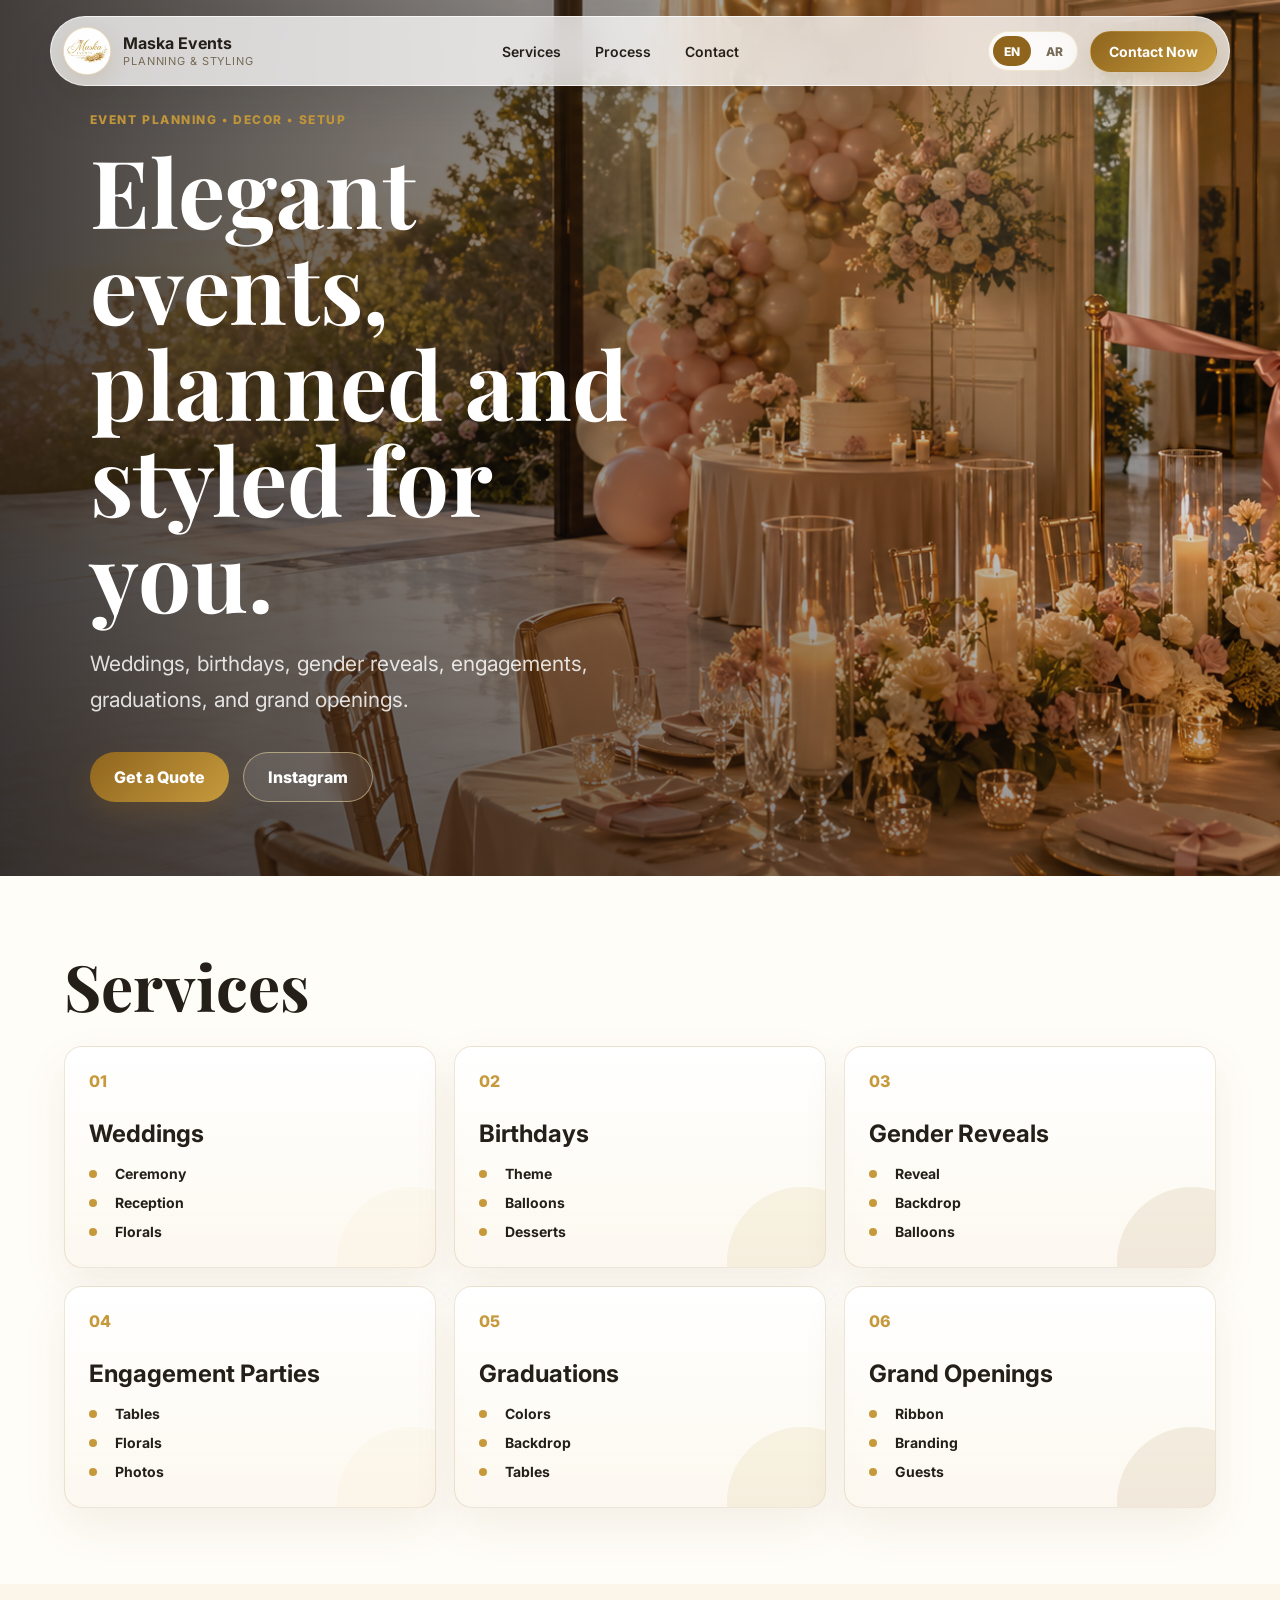
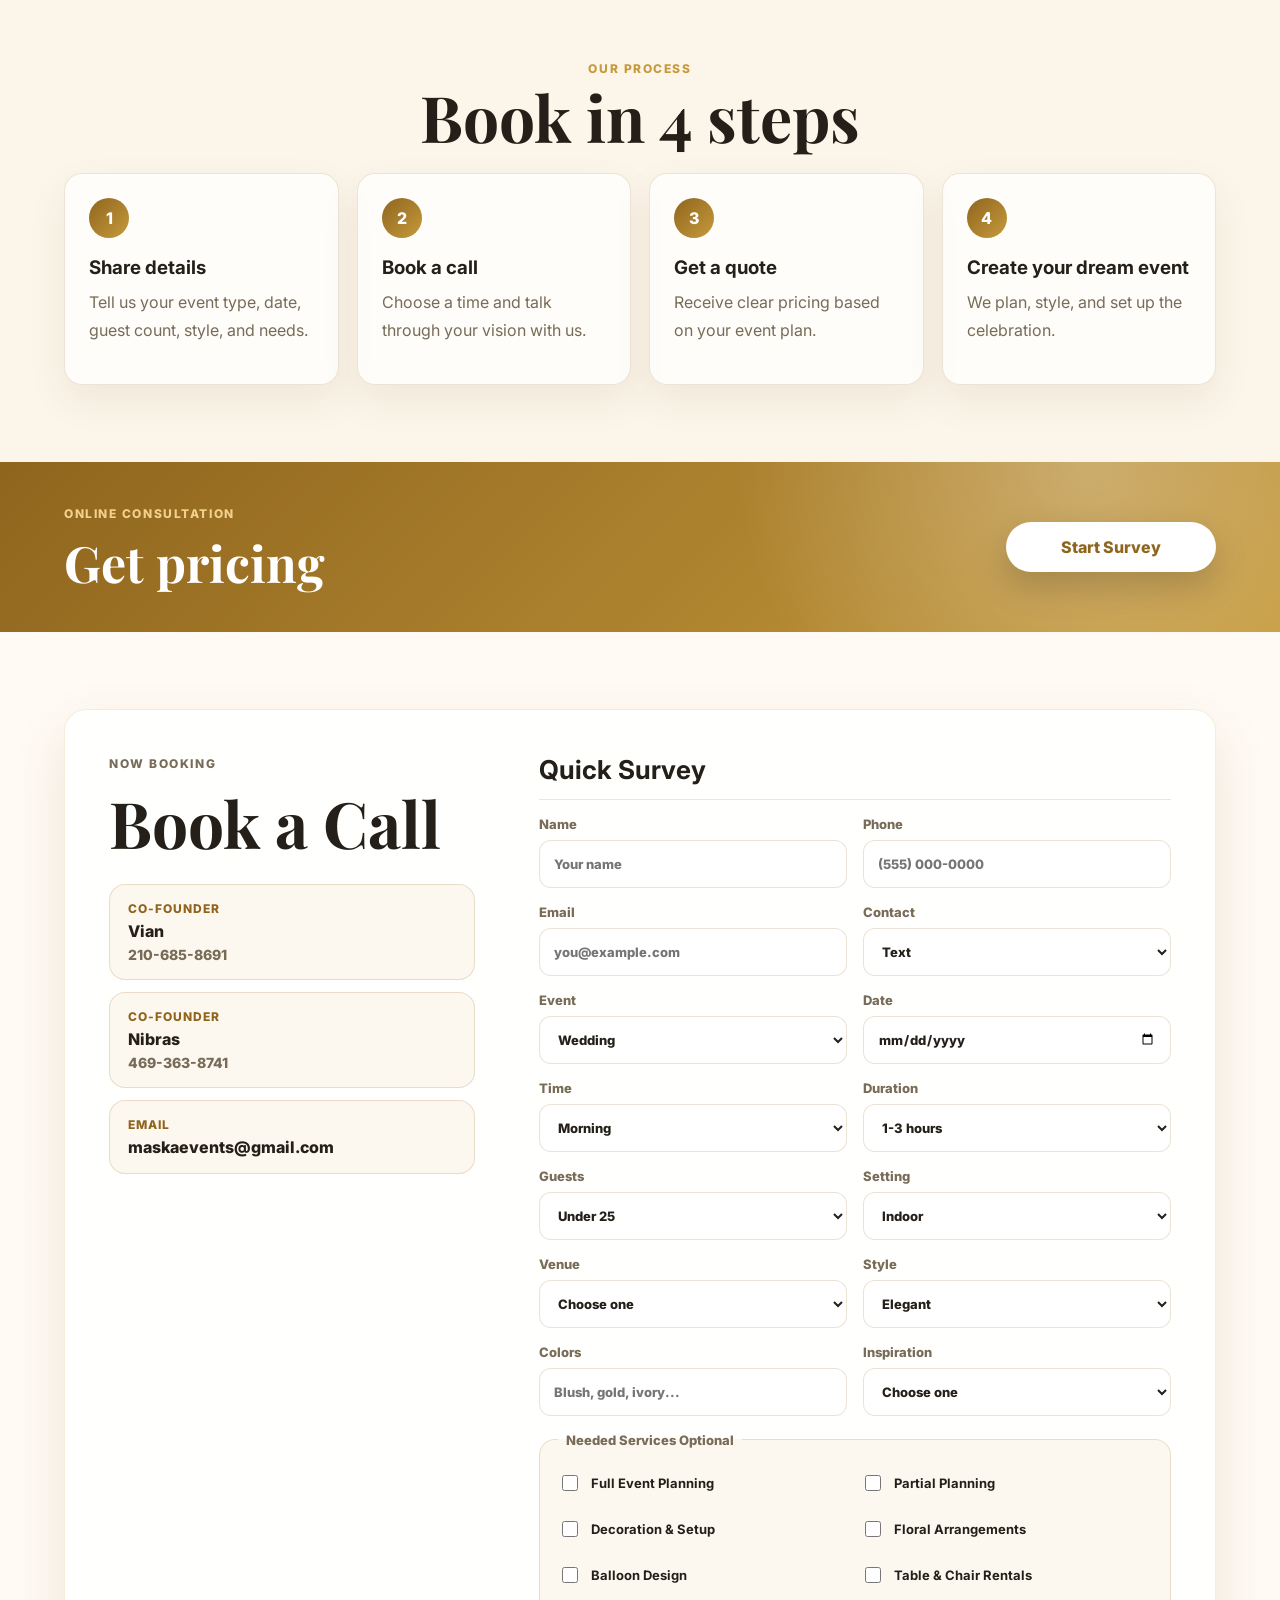
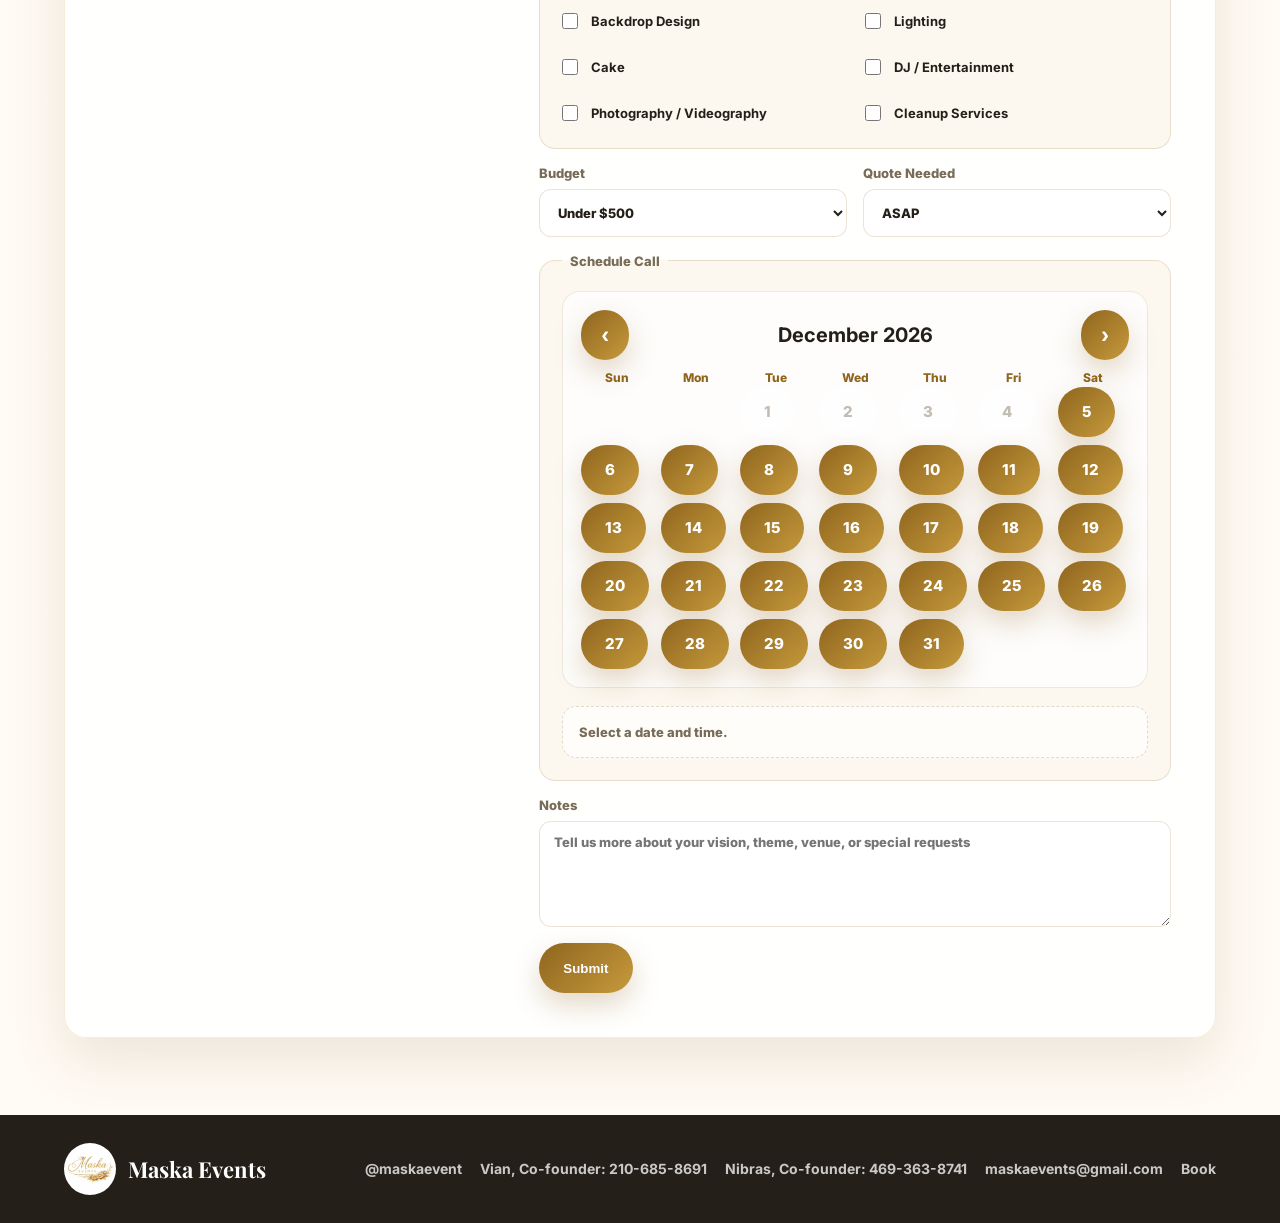
==== index.html @ 091a8d14 "Add files via upload" ====
<!doctype html>
<html lang="en">
  <head>
    <meta charset="UTF-8" />
    <meta name="viewport" content="width=device-width, initial-scale=1.0" />
    <title>Maska Event | Event Planning & Styling</title>
    <meta
      name="description"
      content="Maska Event plans and styles weddings, birthdays, gender reveals, engagement parties, graduations, and grand openings."
    />
    <link rel="preconnect" href="https://fonts.googleapis.com" />
    <link rel="preconnect" href="https://fonts.gstatic.com" crossorigin />
    <link
      href="https://fonts.googleapis.com/css2?family=Inter:wght@400;500;600;700;800&family=Playfair+Display:wght@600;700&display=swap"
      rel="stylesheet"
    />
    <link rel="stylesheet" href="styles.css" />
  </head>
  <body>
    <header class="site-header">
      <a class="brand" href="#top" aria-label="Maska Event home">
        <span class="brand-logo">
          <img src="assets/maska-logo.jpg" alt="Maska Events logo" />
        </span>
        <span>
          <strong>Maska Events</strong>
          <small>Planning & Styling</small>
        </span>
      </a>

      <nav class="main-nav" aria-label="Main navigation">
        <a href="#services">Services</a>
        <a href="#process">Process</a>
        <a href="#contact">Contact</a>
      </nav>

      <div class="header-tools">
        <div class="language-toggle" aria-label="Language switcher">
          <button class="active" type="button" data-language="en">EN</button>
          <button type="button" data-language="ar">AR</button>
        </div>
        <a class="header-action" href="#contact">Contact Now</a>
      </div>
    </header>

    <main id="top">
      <section class="hero" aria-label="Maska Event introduction">
        <img src="assets/hero-event.png" alt="Elegant event table styling with florals, candles, and celebration decor" />
        <div class="hero-overlay"></div>
        <div class="hero-content">
          <p class="eyebrow">Event planning • decor • setup</p>
          <h1>Elegant events, planned and styled for you.</h1>
          <p class="hero-copy">
            Weddings, birthdays, gender reveals, engagements, graduations, and grand openings.
          </p>
          <div class="hero-actions">
            <a class="primary-button" href="#contact">Get a Quote</a>
            <a class="secondary-button" href="https://www.instagram.com/maskaevent/" target="_blank" rel="noreferrer">
              Instagram
            </a>
          </div>
        </div>
      </section>

      <section class="section services-section" id="services">
        <div class="section-heading">
          <h2>Services</h2>
        </div>

        <div class="service-grid">
          <article class="service-card wedding">
            <span>01</span>
            <h3>Weddings</h3>
            <ul>
              <li>Ceremony</li>
              <li>Reception</li>
              <li>Florals</li>
            </ul>
          </article>
          <article class="service-card birthday">
            <span>02</span>
            <h3>Birthdays</h3>
            <ul>
              <li>Theme</li>
              <li>Balloons</li>
              <li>Desserts</li>
            </ul>
          </article>
          <article class="service-card reveal">
            <span>03</span>
            <h3>Gender Reveals</h3>
            <ul>
              <li>Reveal</li>
              <li>Backdrop</li>
              <li>Balloons</li>
            </ul>
          </article>
          <article class="service-card engagement">
            <span>04</span>
            <h3>Engagement Parties</h3>
            <ul>
              <li>Tables</li>
              <li>Florals</li>
              <li>Photos</li>
            </ul>
          </article>
          <article class="service-card graduation">
            <span>05</span>
            <h3>Graduations</h3>
            <ul>
              <li>Colors</li>
              <li>Backdrop</li>
              <li>Tables</li>
            </ul>
          </article>
          <article class="service-card opening">
            <span>06</span>
            <h3>Grand Openings</h3>
            <ul>
              <li>Ribbon</li>
              <li>Branding</li>
              <li>Guests</li>
            </ul>
          </article>
        </div>
      </section>

      <section class="section process-section" id="process">
        <div class="section-heading compact">
          <p class="eyebrow">Our process</p>
          <h2>Book in 4 steps</h2>
        </div>
        <div class="process-grid">
          <div>
            <span>1</span>
            <h3>Share details</h3>
            <p>Tell us your event type, date, guest count, style, and needs.</p>
          </div>
          <div>
            <span>2</span>
            <h3>Book a call</h3>
            <p>Choose a time and talk through your vision with us.</p>
          </div>
          <div>
            <span>3</span>
            <h3>Get a quote</h3>
            <p>Receive clear pricing based on your event plan.</p>
          </div>
          <div>
            <span>4</span>
            <h3>Create your dream event</h3>
            <p>We plan, style, and set up the celebration.</p>
          </div>
        </div>
      </section>

      <section class="booking-cta" aria-label="Online consultation booking">
        <div>
          <p class="eyebrow">Online consultation</p>
          <h2>Get pricing</h2>
        </div>
        <a class="primary-button" href="#screening-survey">Start Survey</a>
      </section>

      <section class="contact-section" id="contact">
        <div class="contact-card">
          <div>
            <p class="eyebrow">Now booking</p>
            <h2>Book a Call</h2>
            <div class="contact-actions" aria-label="Direct contact information">
              <a href="tel:2106858691">
                <span>Co-founder</span>
                Vian
                <small>210-685-8691</small>
              </a>
              <a href="tel:4693638741">
                <span>Co-founder</span>
                Nibras
                <small>469-363-8741</small>
              </a>
              <a href="mailto:maskaevents@gmail.com">
                <span>Email</span>
                maskaevents@gmail.com
              </a>
            </div>
          </div>
          <form
            class="inquiry-form screening-survey"
            id="inquiry-form"
            action="https://formsubmit.co/maskaevents@gmail.com"
            method="POST"
            enctype="multipart/form-data"
          >
            <input type="hidden" name="_subject" value="New Maska Events Inquiry" />
            <input type="hidden" name="_template" value="table" />
            <input type="hidden" name="_captcha" value="false" />
            <input type="hidden" name="_next" id="next-url" value="thank-you.html" />
            <div class="form-heading" id="screening-survey">
              <h3>Quick Survey</h3>
            </div>
            <label>
              Name
              <input type="text" name="name" placeholder="Your name" required />
            </label>
            <label>
              Phone
              <input type="tel" name="phone" placeholder="(555) 000-0000" required />
            </label>
            <label>
              Email
              <input type="email" name="email" placeholder="you@example.com" required />
            </label>
            <label>
              Contact
              <select name="preferred-contact">
                <option>Text</option>
                <option>Phone</option>
                <option>Email</option>
              </select>
            </label>
            <label>
              Event
              <select name="event-type">
                <option>Wedding</option>
                <option>Birthday</option>
                <option>Gender Reveal</option>
                <option>Engagement Party</option>
                <option>Graduation</option>
                <option>Grand Opening</option>
                <option>Baby Shower</option>
                <option>Corporate Event</option>
                <option>Private Party</option>
                <option>Other</option>
              </select>
            </label>
            <label>
              Date
              <input type="date" name="date" required />
            </label>
            <label>
              Time
              <select name="event-time">
                <option>Morning</option>
                <option>Afternoon</option>
                <option>Evening</option>
              </select>
            </label>
            <label>
              Duration
              <select name="duration">
                <option>1-3 hours</option>
                <option>4-6 hours</option>
                <option>Full day</option>
              </select>
            </label>
            <label>
              Guests
              <select name="guest-count">
                <option>Under 25</option>
                <option>25-50</option>
                <option>50-100</option>
                <option>100-200</option>
                <option>200+</option>
              </select>
            </label>
            <label>
              Setting
              <select name="setting">
                <option>Indoor</option>
                <option>Outdoor</option>
                <option>Both</option>
              </select>
            </label>
            <label>
              Venue
              <select name="venue-status" required>
                <option value="" selected disabled>Choose one</option>
                <option value="Yes, I have a venue/place">Yes, I have a venue/place</option>
                <option value="No, I need help finding one">No, I need help finding one</option>
              </select>
            </label>
            <label class="conditional-field" data-condition-field="venue-status" data-condition-value="Yes, I have a venue/place">
              Venue Address
              <input type="text" name="venue-address" placeholder="Venue name or address" />
            </label>
            <label>
              Style
              <select name="style-theme">
                <option>Elegant</option>
                <option>Modern</option>
                <option>Rustic</option>
                <option>Luxury</option>
                <option>Minimalist</option>
                <option>Cultural / Traditional</option>
                <option>Custom Theme</option>
              </select>
            </label>
            <label>
              Colors
              <input type="text" name="colors" placeholder="Blush, gold, ivory..." />
            </label>
            <label>
              Inspiration
              <select name="inspiration" required>
                <option value="" selected disabled>Choose one</option>
                <option value="Yes, I will share them">Yes, I will share them</option>
                <option value="No">No</option>
                <option value="I need help finding inspiration">I need help finding inspiration</option>
              </select>
            </label>
            <label class="file-field conditional-field" data-condition-field="inspiration" data-condition-value="Yes, I will share them">
              Inspiration Images
              <input type="file" name="inspiration-images" accept="image/*" multiple />
              <span>Upload mood boards, color ideas, backdrops, or decor inspiration.</span>
            </label>
            <fieldset class="checkbox-group">
              <legend>Needed Services Optional</legend>
              <label><input type="checkbox" name="services" value="Full Event Planning" /> Full Event Planning</label>
              <label><input type="checkbox" name="services" value="Partial Planning" /> Partial Planning</label>
              <label><input type="checkbox" name="services" value="Decoration & Setup" /> Decoration & Setup</label>
              <label><input type="checkbox" name="services" value="Floral Arrangements" /> Floral Arrangements</label>
              <label><input type="checkbox" name="services" value="Balloon Design" /> Balloon Design</label>
              <label><input type="checkbox" name="services" value="Table & Chair Rentals" /> Table & Chair Rentals</label>
              <label><input type="checkbox" name="services" value="Backdrop Design" /> Backdrop Design</label>
              <label><input type="checkbox" name="services" value="Lighting" /> Lighting</label>
              <label><input type="checkbox" name="services" value="Cake" /> Cake</label>
              <label><input type="checkbox" name="services" value="DJ / Entertainment" /> DJ / Entertainment</label>
              <label><input type="checkbox" name="services" value="Photography / Videography" /> Photography / Videography</label>
              <label><input type="checkbox" name="services" value="Cleanup Services" /> Cleanup Services</label>
            </fieldset>
            <label>
              Budget
              <select name="budget">
                <option>Under $500</option>
                <option>Under $1,000</option>
                <option>$1,000 - $3,000</option>
                <option>$3,000 - $7,000</option>
                <option>$7,000 - $15,000</option>
                <option>$15,000+</option>
              </select>
            </label>
            <label>
              Quote Needed
              <select name="quote-timing">
                <option>ASAP</option>
                <option>Within 2-3 days</option>
                <option>Within a week</option>
              </select>
            </label>
            <fieldset class="scheduler" id="scheduler">
              <legend>Schedule Call</legend>
              <div class="scheduler-layout">
                <div class="calendar-panel">
                  <div class="scheduler-header">
                    <button type="button" class="calendar-nav" id="prev-month" aria-label="Previous month">‹</button>
                    <strong id="calendar-month"></strong>
                    <button type="button" class="calendar-nav" id="next-month" aria-label="Next month">›</button>
                  </div>
                  <div class="calendar-weekdays" aria-hidden="true">
                    <span>Sun</span>
                    <span>Mon</span>
                    <span>Tue</span>
                    <span>Wed</span>
                    <span>Thu</span>
                    <span>Fri</span>
                    <span>Sat</span>
                  </div>
                  <div class="calendar-grid" id="calendar-grid"></div>
                </div>
                <div class="availability-panel hidden" id="availability-panel">
                  <span>Available Times</span>
                  <strong id="selected-date-label">Select a date</strong>
                  <div class="time-slots" id="time-slots" aria-label="Available call times"></div>
                </div>
              </div>
              <input type="hidden" name="appointment-date" id="appointment-date" />
              <input type="hidden" name="appointment-time" id="appointment-time" />
              <p class="scheduler-status" id="scheduler-status">Select a date and time.</p>
            </fieldset>
            <label>
              Notes
              <textarea name="details" rows="5" placeholder="Tell us more about your vision, theme, venue, or special requests"></textarea>
            </label>
            <button type="submit">Submit</button>
            <p class="form-status" id="form-status" role="status" aria-live="polite"></p>
          </form>
        </div>
      </section>
    </main>

    <footer class="site-footer">
      <a class="footer-brand" href="#top" aria-label="Maska Events home">
        <img src="assets/maska-logo.jpg" alt="Maska Events logo" />
        <span>Maska Events</span>
      </a>
      <div>
        <a href="https://www.instagram.com/maskaevent/" target="_blank" rel="noreferrer">@maskaevent</a>
        <a href="tel:2106858691">Vian, Co-founder: 210-685-8691</a>
        <a href="tel:4693638741">Nibras, Co-founder: 469-363-8741</a>
        <a href="mailto:maskaevents@gmail.com">maskaevents@gmail.com</a>
        <a href="#contact">Book</a>
      </div>
    </footer>
    <script src="script.js"></script>
  </body>
</html>
---- styles.css ----
:root {
  --ink: #241f18;
  --muted: #786b57;
  --paper: #fffdf8;
  --soft: #f7efe1;
  --champagne: #fbf5ea;
  --gold: #c69a3c;
  --gold-light: #efd9a2;
  --gold-dark: #8f651e;
  --line: rgba(143, 101, 30, 0.16);
  --glass: rgba(255, 255, 255, 0.76);
  --shadow: 0 22px 55px rgba(111, 76, 18, 0.12);
}

* {
  box-sizing: border-box;
}

html {
  scroll-behavior: smooth;
}

body {
  margin: 0;
  color: var(--ink);
  background: var(--paper);
  font-family: Inter, system-ui, -apple-system, BlinkMacSystemFont, "Segoe UI", sans-serif;
}

html[lang="ar"] body {
  font-family: Tahoma, Arial, sans-serif;
}

a {
  color: inherit;
  text-decoration: none;
}

img {
  display: block;
  max-width: 100%;
}

.site-header {
  position: fixed;
  top: 16px;
  left: 50%;
  z-index: 20;
  display: flex;
  align-items: center;
  justify-content: space-between;
  width: min(1180px, calc(100% - 32px));
  padding: 10px 12px;
  color: var(--ink);
  background: var(--glass);
  border: 1px solid rgba(255, 255, 255, 0.72);
  border-radius: 999px;
  box-shadow: 0 18px 45px rgba(36, 31, 24, 0.12);
  backdrop-filter: blur(22px);
  transform: translateX(-50%);
}

.brand {
  display: inline-flex;
  align-items: center;
  gap: 12px;
  min-width: 172px;
}

.brand-logo {
  display: block;
  width: 48px;
  height: 48px;
  overflow: hidden;
  border: 1px solid rgba(198, 154, 60, 0.34);
  border-radius: 50%;
  background: #fff;
  box-shadow: 0 8px 22px rgba(143, 101, 30, 0.14);
}

.brand-logo img {
  width: 100%;
  height: 100%;
  object-fit: cover;
}

.brand strong,
.brand small {
  display: block;
  line-height: 1.1;
}

.brand strong {
  font-size: 16px;
}

.brand small {
  margin-top: 3px;
  color: var(--muted);
  font-size: 11px;
  letter-spacing: 0.08em;
  text-transform: uppercase;
}

.main-nav {
  display: flex;
  gap: clamp(18px, 3vw, 34px);
  font-size: 14px;
  font-weight: 600;
}

.main-nav a,
.header-action {
  transition: color 180ms ease, opacity 180ms ease, transform 180ms ease;
}

.main-nav a:hover,
.header-action:hover {
  color: var(--gold-dark);
  opacity: 1;
  transform: translateY(-1px);
}

.header-action {
  min-width: 122px;
  padding: 11px 18px;
  border: 1px solid rgba(198, 154, 60, 0.24);
  border-radius: 999px;
  color: #fff;
  background: linear-gradient(135deg, var(--gold-dark), var(--gold));
  box-shadow: 0 10px 24px rgba(143, 101, 30, 0.2);
  font-size: 14px;
  font-weight: 700;
  text-align: center;
  backdrop-filter: blur(14px);
}

.header-tools {
  display: inline-flex;
  align-items: center;
  gap: 12px;
}

.language-toggle {
  display: inline-flex;
  gap: 4px;
  padding: 4px;
  border: 1px solid rgba(198, 154, 60, 0.22);
  border-radius: 999px;
  background: rgba(255, 255, 255, 0.7);
  backdrop-filter: blur(14px);
}

.language-toggle button {
  min-width: 38px;
  min-height: 30px;
  border: 0;
  border-radius: 999px;
  color: var(--muted);
  background: transparent;
  cursor: pointer;
  font: inherit;
  font-size: 12px;
  font-weight: 800;
}

.language-toggle button.active {
  color: #fff;
  background: var(--gold-dark);
}

.hero {
  position: relative;
  min-height: 94vh;
  overflow: hidden;
  color: #fff;
}

.hero img {
  position: absolute;
  inset: 0;
  width: 100%;
  height: 100%;
  object-fit: cover;
}

.hero-overlay {
  position: absolute;
  inset: 0;
  background:
    radial-gradient(circle at 78% 18%, rgba(239, 217, 162, 0.18), rgba(239, 217, 162, 0) 30%),
    linear-gradient(90deg, rgba(19, 14, 13, 0.8) 0%, rgba(19, 14, 13, 0.48) 42%, rgba(19, 14, 13, 0.12) 100%),
    linear-gradient(0deg, rgba(19, 14, 13, 0.28) 0%, rgba(19, 14, 13, 0) 42%);
}

html[dir="rtl"] .hero-overlay {
  background:
    linear-gradient(270deg, rgba(19, 14, 13, 0.83) 0%, rgba(19, 14, 13, 0.47) 43%, rgba(19, 14, 13, 0.08) 100%),
    linear-gradient(0deg, rgba(19, 14, 13, 0.38) 0%, rgba(19, 14, 13, 0) 42%);
}

.hero-content {
  position: relative;
  z-index: 1;
  display: flex;
  flex-direction: column;
  justify-content: center;
  max-width: 760px;
  min-height: 92vh;
  padding: 112px clamp(22px, 7vw, 92px) 74px;
}

html[dir="rtl"] .hero-content {
  margin-left: 0;
  margin-right: auto;
  text-align: right;
}

.eyebrow {
  margin: 0 0 16px;
  color: var(--gold);
  font-size: 12px;
  font-weight: 800;
  letter-spacing: 0.13em;
  text-transform: uppercase;
}

h1,
h2,
h3,
p {
  margin-top: 0;
}

h1,
h2 {
  font-family: "Playfair Display", Georgia, serif;
  line-height: 1.02;
}

h1 {
  max-width: 720px;
  margin-bottom: 24px;
  font-size: clamp(48px, 8vw, 94px);
}

.hero-copy {
  max-width: 620px;
  margin-bottom: 34px;
  color: rgba(255, 255, 255, 0.84);
  font-size: clamp(17px, 2vw, 21px);
  line-height: 1.7;
}

.hero-actions {
  display: flex;
  flex-wrap: wrap;
  gap: 14px;
}

.primary-button,
.secondary-button,
.inquiry-form button {
  display: inline-flex;
  align-items: center;
  justify-content: center;
  min-height: 50px;
  padding: 0 24px;
  border-radius: 999px;
  font-weight: 800;
  transition: transform 180ms ease, box-shadow 180ms ease, background 180ms ease, border-color 180ms ease;
}

.primary-button,
.inquiry-form button {
  border: 0;
  color: #fff;
  background: linear-gradient(135deg, var(--gold-dark), var(--gold));
  box-shadow: 0 12px 28px rgba(143, 101, 30, 0.25);
}

.secondary-button {
  border: 1px solid rgba(239, 217, 162, 0.55);
  color: #fff;
  background: rgba(255, 255, 255, 0.1);
  backdrop-filter: blur(12px);
}

.primary-button:hover,
.secondary-button:hover,
.inquiry-form button:hover {
  transform: translateY(-2px);
}

.section {
  padding: clamp(50px, 6vw, 84px) clamp(20px, 5vw, 74px);
}

.section-heading {
  display: grid;
  grid-template-columns: minmax(0, 0.86fr) minmax(280px, 0.7fr);
  gap: clamp(24px, 5vw, 70px);
  max-width: 1200px;
  margin: 0 auto 28px;
}

.section-heading h2,
.contact-card h2 {
  margin-bottom: 0;
  font-size: clamp(34px, 5vw, 64px);
}

.section-heading p:not(.eyebrow),
.contact-card p,
.process-grid p,
.service-card p {
  color: var(--muted);
  line-height: 1.7;
}

.section-heading .eyebrow {
  grid-column: 1 / -1;
  margin-bottom: -12px;
}

.section-heading.compact {
  display: block;
  max-width: 760px;
  margin-bottom: 24px;
  text-align: center;
}

.section-heading.compact .eyebrow {
  margin-bottom: 8px;
}

.service-grid {
  display: grid;
  grid-template-columns: repeat(3, minmax(0, 1fr));
  gap: 18px;
  max-width: 1200px;
  margin: 0 auto;
}

.service-card {
  min-height: 210px;
  padding: 24px;
  border: 1px solid var(--line);
  border-radius: 18px;
  background:
    linear-gradient(180deg, rgba(255, 255, 255, 0.98), rgba(251, 245, 234, 0.62));
  overflow: hidden;
  position: relative;
  box-shadow: 0 18px 45px rgba(111, 76, 18, 0.08);
  transition: transform 180ms ease, box-shadow 180ms ease, border-color 180ms ease;
}

.service-card:hover {
  border-color: rgba(198, 154, 60, 0.34);
  box-shadow: 0 24px 60px rgba(111, 76, 18, 0.13);
  transform: translateY(-4px);
}

.service-card::after {
  position: absolute;
  right: -52px;
  bottom: -70px;
  width: 150px;
  height: 150px;
  border-radius: 50%;
  content: "";
  opacity: 0.1;
}

.service-card span {
  color: var(--gold);
  font-weight: 800;
}

.service-card h3 {
  margin: 28px 0 16px;
  font-size: 24px;
}

.service-card p {
  margin-bottom: 18px;
}

.service-card ul {
  position: relative;
  z-index: 1;
  display: grid;
  gap: 9px;
  margin: 0;
  padding: 0;
  list-style: none;
}

.service-card li {
  display: grid;
  grid-template-columns: 18px 1fr;
  gap: 8px;
  color: var(--ink);
  font-size: 14px;
  font-weight: 700;
  line-height: 1.45;
}

.service-card li::before {
  grid-column: 1;
}

html[dir="rtl"] .service-card li {
  grid-template-columns: 1fr 18px;
}

html[dir="rtl"] .service-card li::before {
  grid-column: 2;
}

.service-card li::before {
  width: 8px;
  height: 8px;
  margin-top: 6px;
  border-radius: 50%;
  background: var(--gold);
  content: "";
}

.wedding::after,
.engagement::after {
  background: var(--gold-light);
}

.birthday::after,
.graduation::after {
  background: var(--gold);
}

.reveal::after,
.opening::after {
  background: var(--gold-dark);
}

.process-section {
  background: var(--champagne);
}

.process-grid {
  display: grid;
  grid-template-columns: repeat(4, 1fr);
  gap: 18px;
  max-width: 1200px;
  margin: 0 auto;
}

.process-grid div {
  padding: 24px;
  border: 1px solid var(--line);
  border-radius: 18px;
  background: rgba(255, 255, 255, 0.74);
  box-shadow: 0 16px 38px rgba(111, 76, 18, 0.08);
}

.process-grid span {
  display: grid;
  width: 40px;
  height: 40px;
  place-items: center;
  margin-bottom: 18px;
  border-radius: 50%;
  color: #fff;
  background: linear-gradient(135deg, var(--gold-dark), var(--gold));
  font-weight: 800;
}

.process-grid h3 {
  margin-bottom: 10px;
}

.contact-section {
  padding: clamp(50px, 6vw, 84px) clamp(20px, 5vw, 74px);
  background:
    linear-gradient(rgba(255, 250, 244, 0.88), rgba(255, 250, 244, 0.88)),
    url("assets/hero-event.png") center / cover fixed;
}

.booking-cta {
  display: grid;
  grid-template-columns: minmax(260px, 1fr) auto;
  gap: clamp(20px, 4vw, 42px);
  align-items: center;
  padding: clamp(28px, 4vw, 44px) clamp(20px, 5vw, 74px);
  color: #fff;
  background:
    radial-gradient(circle at 85% 0%, rgba(255, 255, 255, 0.28), transparent 32%),
    linear-gradient(135deg, #8f651e, #c69a3c);
}

.booking-cta h2 {
  margin: 0;
  font-family: "Playfair Display", Georgia, serif;
  font-size: clamp(30px, 4vw, 50px);
  line-height: 1.03;
}

.booking-cta p:not(.eyebrow) {
  margin: 0;
  color: rgba(255, 255, 255, 0.8);
  line-height: 1.65;
}

.booking-cta .eyebrow {
  color: #f4d08d;
}

.booking-cta .primary-button {
  min-width: 210px;
  background: #fff;
  color: var(--gold-dark);
  box-shadow: 0 14px 34px rgba(0, 0, 0, 0.18);
}

.contact-card {
  display: grid;
  grid-template-columns: 0.58fr 1fr;
  gap: clamp(28px, 5vw, 70px);
  max-width: 1240px;
  margin: 0 auto;
  padding: clamp(24px, 4vw, 44px);
  border: 1px solid rgba(198, 154, 60, 0.18);
  border-radius: 22px;
  background: rgba(255, 255, 255, 0.88);
  box-shadow: var(--shadow);
  backdrop-filter: blur(18px);
}

.contact-actions {
  display: grid;
  gap: 12px;
  margin-top: 28px;
}

.contact-actions a {
  display: grid;
  gap: 5px;
  padding: 16px 18px;
  border: 1px solid rgba(143, 101, 30, 0.18);
  border-radius: 16px;
  background: rgba(251, 245, 234, 0.76);
  color: var(--ink);
  font-weight: 800;
  transition: border-color 180ms ease, box-shadow 180ms ease, transform 180ms ease;
}

.contact-actions a:hover {
  border-color: rgba(198, 154, 60, 0.42);
  box-shadow: 0 16px 36px rgba(111, 76, 18, 0.1);
  transform: translateY(-2px);
}

.contact-actions span {
  color: var(--gold-dark);
  font-size: 12px;
  letter-spacing: 0.08em;
  text-transform: uppercase;
}

.contact-actions small {
  color: var(--muted);
  font-size: 14px;
  font-weight: 800;
}

.inquiry-form {
  display: grid;
  grid-template-columns: repeat(2, 1fr);
  gap: 16px;
}

.form-heading,
.checkbox-group,
.scheduler {
  grid-column: 1 / -1;
}

.form-heading {
  padding-bottom: 8px;
  border-bottom: 1px solid var(--line);
}

.form-heading h3 {
  margin-bottom: 6px;
  font-size: 26px;
}

.form-heading p {
  margin: 0;
  color: var(--muted);
  line-height: 1.55;
}

.inquiry-form label {
  display: grid;
  gap: 8px;
  color: var(--muted);
  font-size: 13px;
  font-weight: 800;
}

.screening-survey > label:last-of-type {
  grid-column: 1 / -1;
}

.conditional-field.is-hidden {
  display: none;
}

.file-field span {
  color: var(--muted);
  font-size: 12px;
  font-weight: 600;
  line-height: 1.45;
}

.inquiry-form input,
.inquiry-form select,
.inquiry-form textarea {
  width: 100%;
  min-height: 48px;
  border: 1px solid rgba(143, 101, 30, 0.18);
  border-radius: 12px;
  color: var(--ink);
  background: #fff;
  font: inherit;
  padding: 12px 14px;
  transition: border-color 180ms ease, box-shadow 180ms ease;
}

.inquiry-form input:focus,
.inquiry-form select:focus,
.inquiry-form textarea:focus {
  outline: none;
  border-color: rgba(198, 154, 60, 0.72);
  box-shadow: 0 0 0 4px rgba(239, 217, 162, 0.34);
}

.inquiry-form input[type="file"] {
  min-height: auto;
  padding: 14px;
  border-style: dashed;
  background: rgba(245, 235, 224, 0.45);
  cursor: pointer;
}

.checkbox-group {
  display: grid;
  grid-template-columns: repeat(2, minmax(0, 1fr));
  gap: 12px;
  margin: 0;
  padding: 18px;
  border: 1px solid rgba(143, 101, 30, 0.18);
  border-radius: 16px;
  background: rgba(251, 245, 234, 0.7);
}

.scheduler {
  display: grid;
  gap: 18px;
  margin: 0;
  padding: 22px;
  border: 1px solid rgba(143, 101, 30, 0.18);
  border-radius: 16px;
  background: rgba(251, 245, 234, 0.7);
}

.scheduler-layout {
  display: grid;
  grid-template-columns: 1fr;
  gap: 18px;
}

.calendar-panel,
.availability-panel {
  border: 1px solid rgba(143, 101, 30, 0.14);
  border-radius: 18px;
  background: rgba(255, 255, 255, 0.82);
  padding: 18px;
}

.availability-panel.hidden {
  display: none;
}

.availability-panel > span {
  color: var(--gold-dark);
  font-size: 12px;
  font-weight: 900;
  letter-spacing: 0.08em;
  text-transform: uppercase;
}

.availability-panel > strong {
  font-size: 18px;
}

.availability-panel > strong.selected {
  color: var(--gold-dark);
}

.scheduler legend {
  padding: 0 8px;
  color: var(--muted);
  font-size: 13px;
  font-weight: 800;
}

.scheduler-header {
  display: flex;
  align-items: center;
  justify-content: space-between;
  gap: 12px;
}

.scheduler-header strong {
  font-size: 20px;
  letter-spacing: 0;
}

.calendar-nav {
  display: grid;
  width: 42px;
  height: 42px;
  place-items: center;
  border: 1px solid rgba(143, 101, 30, 0.18);
  border-radius: 50%;
  color: var(--gold-dark);
  background: #fff;
  cursor: pointer;
  font-size: 24px;
  line-height: 1;
}

.calendar-weekdays,
.calendar-grid {
  display: grid;
  grid-template-columns: repeat(7, minmax(0, 1fr));
  gap: 8px;
}

.calendar-weekdays span {
  color: var(--gold-dark);
  font-size: 12px;
  font-weight: 800;
  text-align: center;
  padding: 10px 0 2px;
}

.calendar-day {
  min-height: 48px;
  border: 1px solid rgba(143, 101, 30, 0.18);
  border-radius: 14px;
  color: var(--ink);
  background: #fff;
  cursor: pointer;
  font: inherit;
  font-size: 15px;
  font-weight: 800;
}

.calendar-day:hover,
.calendar-day.selected {
  border-color: var(--gold);
  color: #fff;
  background: linear-gradient(135deg, var(--gold-dark), var(--gold));
  box-shadow: 0 14px 28px rgba(143, 101, 30, 0.22);
}

.calendar-day:disabled {
  cursor: not-allowed;
  color: rgba(120, 107, 87, 0.45);
  background: rgba(255, 255, 255, 0.5);
  box-shadow: none;
}

.calendar-blank {
  min-height: 48px;
}

.time-slots {
  display: grid;
  grid-template-columns: repeat(auto-fit, minmax(118px, 1fr));
  gap: 10px;
}

.time-slot {
  display: flex;
  align-items: center;
  justify-content: space-between;
  min-height: 46px;
  padding: 0 16px;
  border: 1px solid rgba(143, 101, 30, 0.18);
  border-radius: 999px;
  color: var(--ink);
  background: #fff;
  cursor: pointer;
  font: inherit;
  font-size: 14px;
  font-weight: 800;
}

.time-slot:hover,
.time-slot.selected {
  border-color: var(--gold);
  color: #fff;
  background: linear-gradient(135deg, var(--gold-dark), var(--gold));
}

.time-slot:disabled {
  cursor: not-allowed;
  color: rgba(120, 107, 87, 0.54);
  background: rgba(255, 255, 255, 0.58);
}

.time-slot.booked {
  text-decoration: line-through;
}

.time-slot small {
  font-size: 11px;
  font-weight: 900;
  letter-spacing: 0.08em;
  text-transform: uppercase;
}

.scheduler-status {
  display: grid;
  gap: 4px;
  margin: 0;
  padding: 14px 16px;
  border: 1px dashed rgba(143, 101, 30, 0.24);
  border-radius: 14px;
  color: var(--muted);
  background: rgba(255, 255, 255, 0.72);
  font-size: 13px;
  font-weight: 800;
}

.scheduler-status.selected {
  border-style: solid;
  border-color: rgba(198, 154, 60, 0.55);
  color: var(--ink);
  background: linear-gradient(135deg, rgba(255, 255, 255, 0.96), rgba(239, 217, 162, 0.38));
  box-shadow: 0 14px 34px rgba(111, 76, 18, 0.12);
}

.scheduler-status span {
  color: var(--gold-dark);
  font-size: 11px;
  letter-spacing: 0.09em;
  text-transform: uppercase;
}

.scheduler-status strong {
  font-size: 16px;
}

.checkbox-group legend {
  padding: 0 8px;
  color: var(--muted);
  font-size: 13px;
  font-weight: 800;
}

.checkbox-group label {
  display: flex;
  align-items: center;
  gap: 10px;
  min-height: 34px;
  color: var(--ink);
  font-size: 13px;
  font-weight: 700;
}

.checkbox-group input {
  width: 16px;
  min-height: 16px;
  accent-color: var(--gold-dark);
}

.inquiry-form textarea {
  resize: vertical;
}

.inquiry-form button {
  justify-self: start;
  cursor: pointer;
}

.form-status {
  align-self: center;
  margin: 0;
  color: var(--gold-dark);
  font-size: 14px;
  font-weight: 800;
}

.site-footer {
  display: flex;
  align-items: center;
  justify-content: space-between;
  gap: 20px;
  padding: 28px clamp(20px, 5vw, 74px);
  color: #fff;
  background: #241f18;
}

.footer-brand {
  display: inline-flex;
  align-items: center;
  gap: 12px;
}

.footer-brand img {
  width: 52px;
  height: 52px;
  border-radius: 50%;
  background: #fff;
  object-fit: cover;
}

.footer-brand span {
  margin: 0;
  font-family: "Playfair Display", serif;
  font-size: 22px;
  font-weight: 700;
}

.site-footer div {
  display: flex;
  flex-wrap: wrap;
  gap: 18px;
  color: rgba(255, 255, 255, 0.76);
  font-size: 14px;
  font-weight: 700;
}

.thanks-page {
  min-height: 100vh;
  background:
    linear-gradient(rgba(255, 253, 248, 0.82), rgba(255, 253, 248, 0.9)),
    url("assets/hero-event.png") center / cover;
}

.thanks-screen {
  display: grid;
  min-height: 100vh;
  place-items: center;
  padding: 32px;
}

.thanks-logo {
  position: absolute;
  top: 28px;
  left: 28px;
  display: block;
  width: 74px;
  height: 74px;
  overflow: hidden;
  border: 1px solid rgba(198, 154, 60, 0.28);
  border-radius: 50%;
  background: #fff;
  box-shadow: var(--shadow);
}

.thanks-logo img {
  width: 100%;
  height: 100%;
  object-fit: cover;
}

.thanks-card {
  max-width: 760px;
  padding: clamp(32px, 6vw, 70px);
  border: 1px solid rgba(198, 154, 60, 0.22);
  border-radius: 24px;
  background: rgba(255, 255, 255, 0.9);
  box-shadow: var(--shadow);
  text-align: center;
  backdrop-filter: blur(18px);
}

.thanks-card h1 {
  margin-bottom: 20px;
  font-size: clamp(42px, 7vw, 78px);
}

.thanks-card p:not(.eyebrow) {
  max-width: 560px;
  margin: 0 auto 30px;
  color: var(--muted);
  font-size: 18px;
  line-height: 1.7;
}

.thanks-actions {
  display: flex;
  flex-wrap: wrap;
  justify-content: center;
  gap: 12px;
}

.secondary-button.light {
  border-color: rgba(143, 101, 30, 0.22);
  color: var(--gold-dark);
  background: #fff;
}

@media (max-width: 900px) {
  .site-header {
    align-items: flex-start;
  }

  .main-nav {
    display: none;
  }

  .hero,
  .hero-content {
    min-height: 760px;
  }

  .service-grid,
  .process-grid,
  .booking-cta,
  .contact-card {
    grid-template-columns: 1fr;
  }

  .section-heading {
    grid-template-columns: 1fr;
  }

}

@media (max-width: 560px) {
  .site-header {
    padding: 14px 16px;
  }

  .brand {
    min-width: auto;
  }

  .brand small,
  .brand strong {
    display: none;
  }

  .header-tools {
    gap: 8px;
  }

  .header-action {
    display: none;
  }

  .brand-logo {
    width: 52px;
    height: 52px;
  }

  .hero,
  .hero-content {
    min-height: 720px;
  }

  h1 {
    font-size: 46px;
  }

  .hero-copy {
    font-size: 16px;
  }

  .service-card {
    min-height: auto;
  }

  .inquiry-form,
  .checkbox-group,
  .scheduler-layout {
    grid-template-columns: 1fr;
  }

  .site-footer {
    align-items: flex-start;
    flex-direction: column;
  }
}
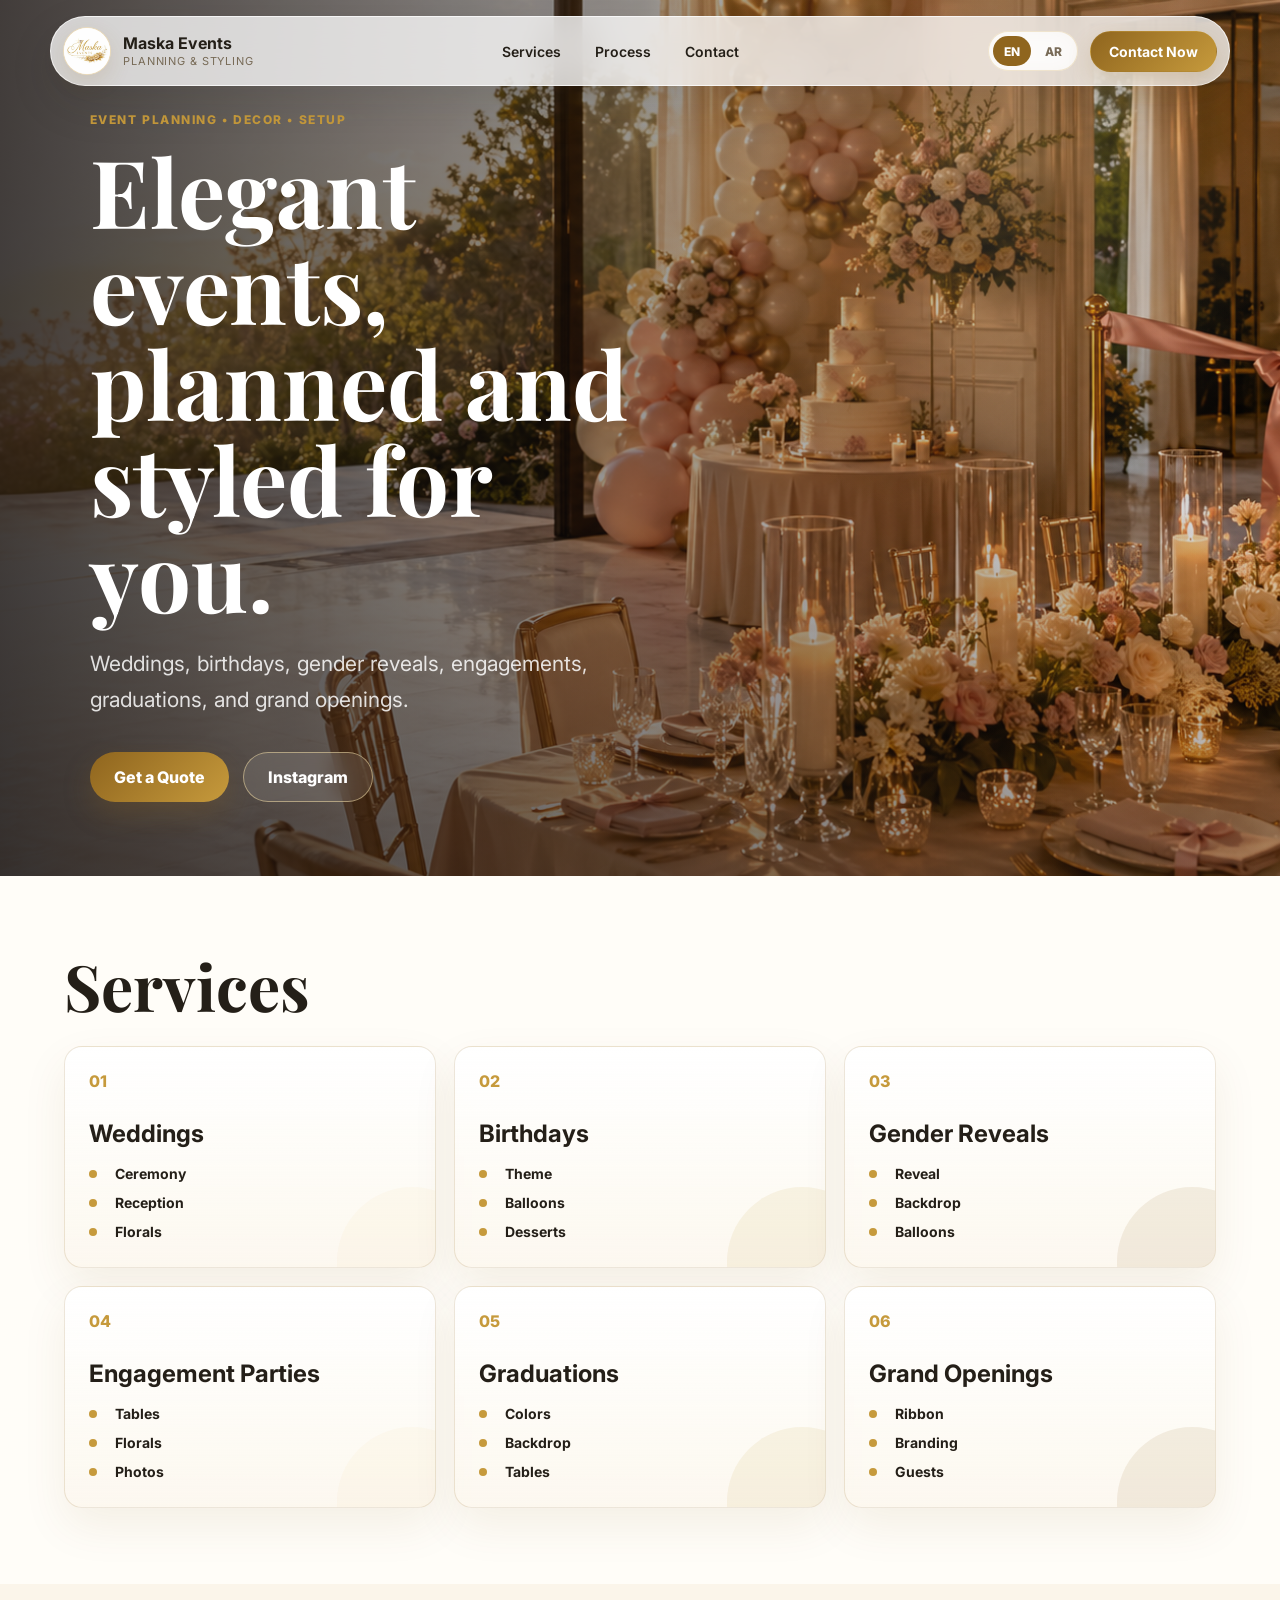
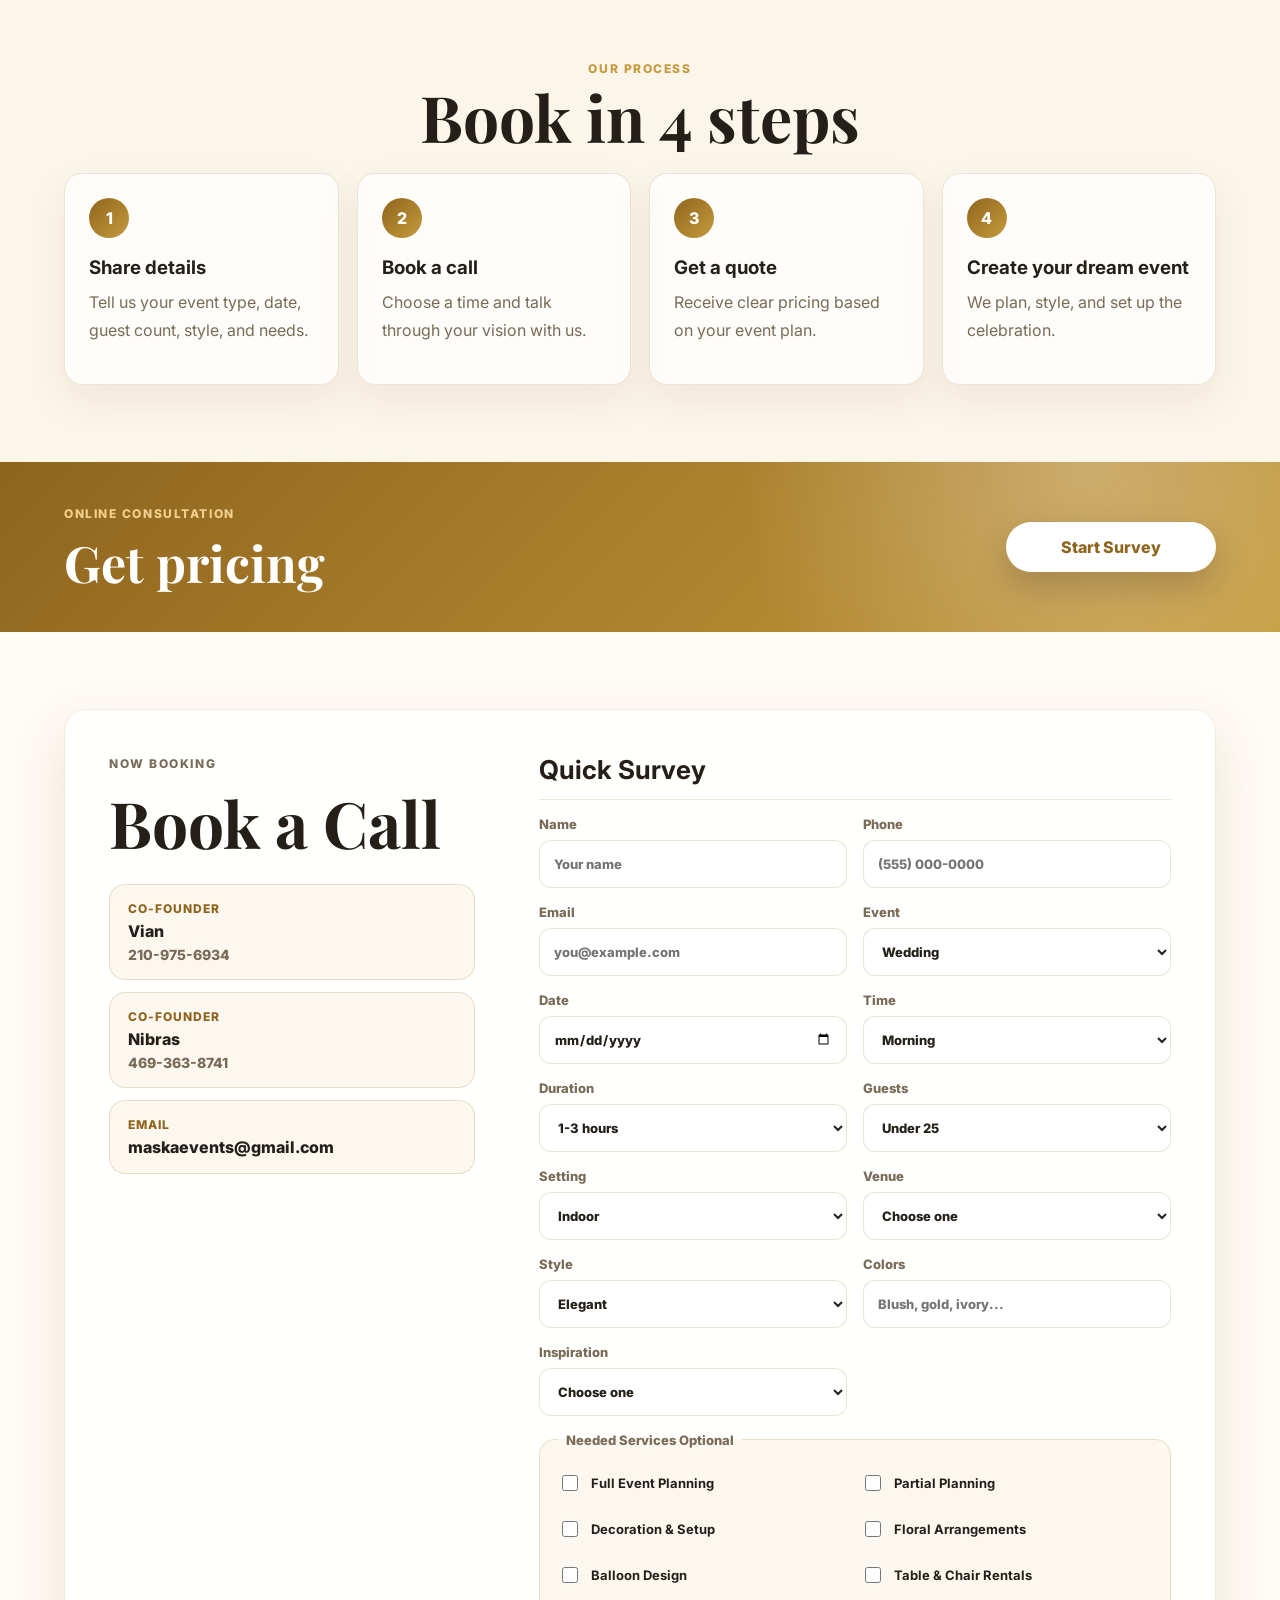
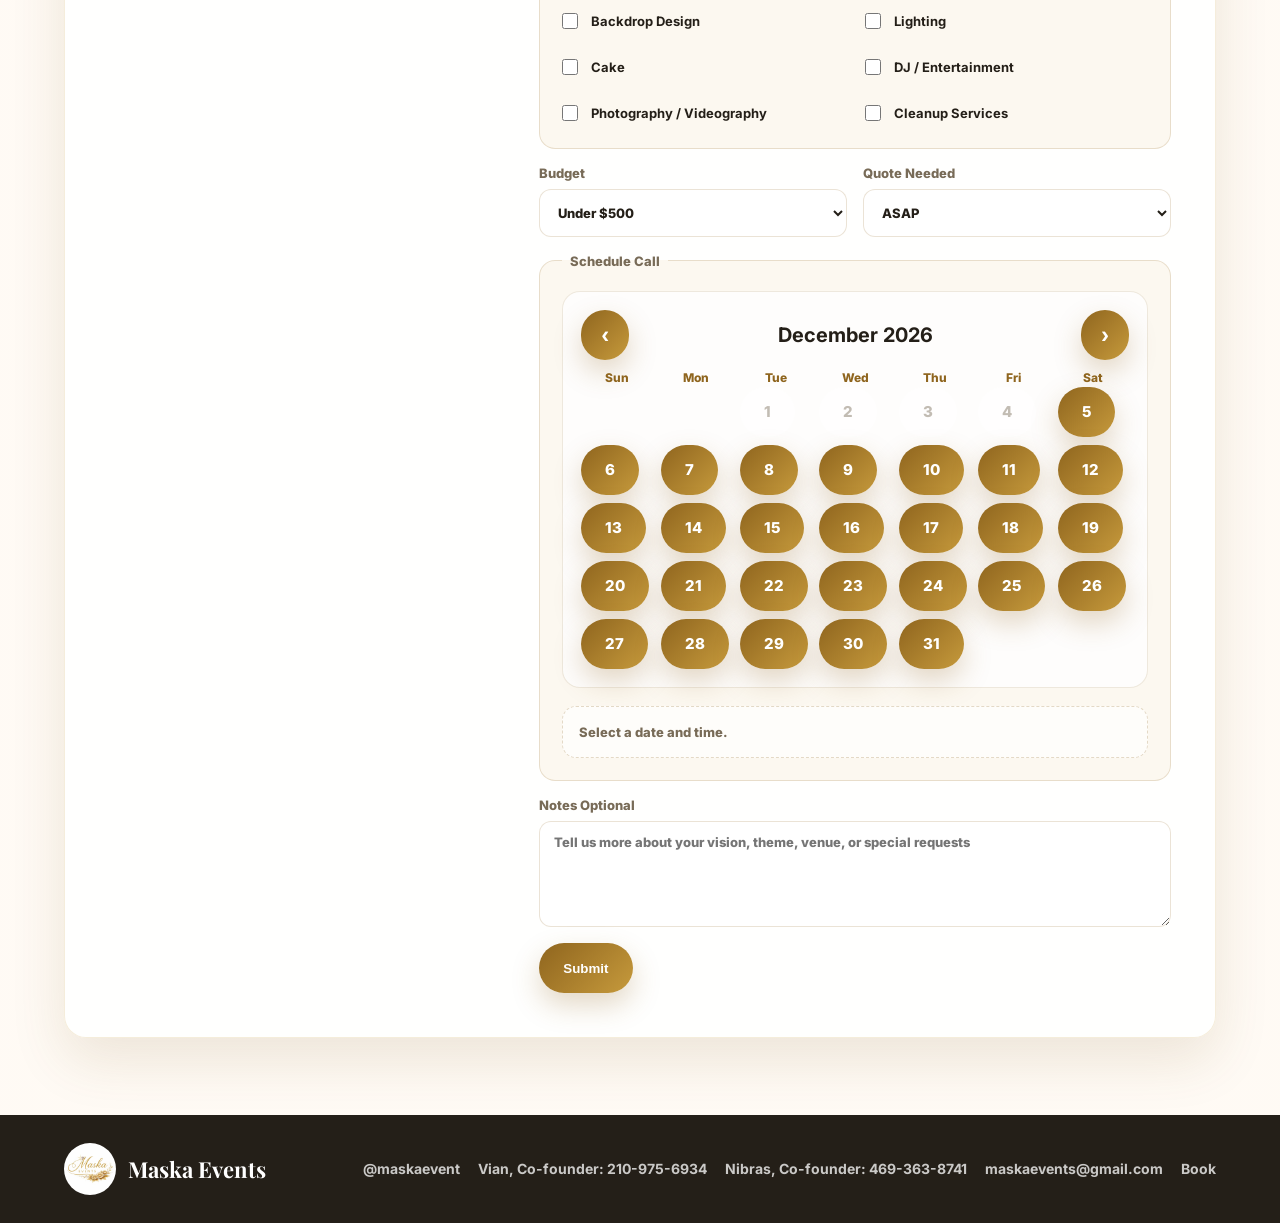
==== commit eb41b1ab: "Add files via upload" ====
--- a/index.html
+++ b/index.html
@@ -168,10 +168,10 @@
             <p class="eyebrow">Now booking</p>
             <h2>Book a Call</h2>
             <div class="contact-actions" aria-label="Direct contact information">
-              <a href="tel:2106858691">
+              <a href="tel:2109756934">
                 <span>Co-founder</span>
                 Vian
-                <small>210-685-8691</small>
+                <small>210-975-6934</small>
               </a>
               <a href="tel:4693638741">
                 <span>Co-founder</span>
@@ -190,6 +190,7 @@
             action="https://formsubmit.co/maskaevents@gmail.com"
             method="POST"
             enctype="multipart/form-data"
+            novalidate
           >
             <input type="hidden" name="_subject" value="New Maska Events Inquiry" />
             <input type="hidden" name="_template" value="table" />
@@ -209,14 +210,6 @@
             <label>
               Email
               <input type="email" name="email" placeholder="you@example.com" required />
-            </label>
-            <label>
-              Contact
-              <select name="preferred-contact">
-                <option>Text</option>
-                <option>Phone</option>
-                <option>Email</option>
-              </select>
             </label>
             <label>
               Event
@@ -281,7 +274,7 @@
             </label>
             <label class="conditional-field" data-condition-field="venue-status" data-condition-value="Yes, I have a venue/place">
               Venue Address
-              <input type="text" name="venue-address" placeholder="Venue name or address" />
+              <input type="text" name="venue-address" placeholder="Venue name or address" required />
             </label>
             <label>
               Style
@@ -378,7 +371,7 @@
               <p class="scheduler-status" id="scheduler-status">Select a date and time.</p>
             </fieldset>
             <label>
-              Notes
+              Notes Optional
               <textarea name="details" rows="5" placeholder="Tell us more about your vision, theme, venue, or special requests"></textarea>
             </label>
             <button type="submit">Submit</button>
@@ -395,7 +388,7 @@
       </a>
       <div>
         <a href="https://www.instagram.com/maskaevent/" target="_blank" rel="noreferrer">@maskaevent</a>
-        <a href="tel:2106858691">Vian, Co-founder: 210-685-8691</a>
+        <a href="tel:2109756934">Vian, Co-founder: 210-975-6934</a>
         <a href="tel:4693638741">Nibras, Co-founder: 469-363-8741</a>
         <a href="mailto:maskaevents@gmail.com">maskaevents@gmail.com</a>
         <a href="#contact">Book</a>
--- a/styles.css
+++ b/styles.css
@@ -645,6 +645,14 @@
   box-shadow: 0 0 0 4px rgba(239, 217, 162, 0.34);
 }
 
+.field-error input,
+.field-error select,
+.field-error textarea,
+.scheduler.field-error {
+  border-color: rgba(172, 58, 35, 0.72);
+  box-shadow: 0 0 0 4px rgba(172, 58, 35, 0.12);
+}
+
 .inquiry-form input[type="file"] {
   min-height: auto;
   padding: 14px;
@@ -854,6 +862,13 @@
   box-shadow: 0 14px 34px rgba(111, 76, 18, 0.12);
 }
 
+.scheduler-status.error {
+  border-style: solid;
+  border-color: rgba(172, 58, 35, 0.58);
+  color: #9d3324;
+  background: rgba(255, 246, 243, 0.88);
+}
+
 .scheduler-status span {
   color: var(--gold-dark);
   font-size: 11px;
@@ -903,6 +918,10 @@
   color: var(--gold-dark);
   font-size: 14px;
   font-weight: 800;
+}
+
+.form-status.error {
+  color: #9d3324;
 }
 
 .site-footer {
